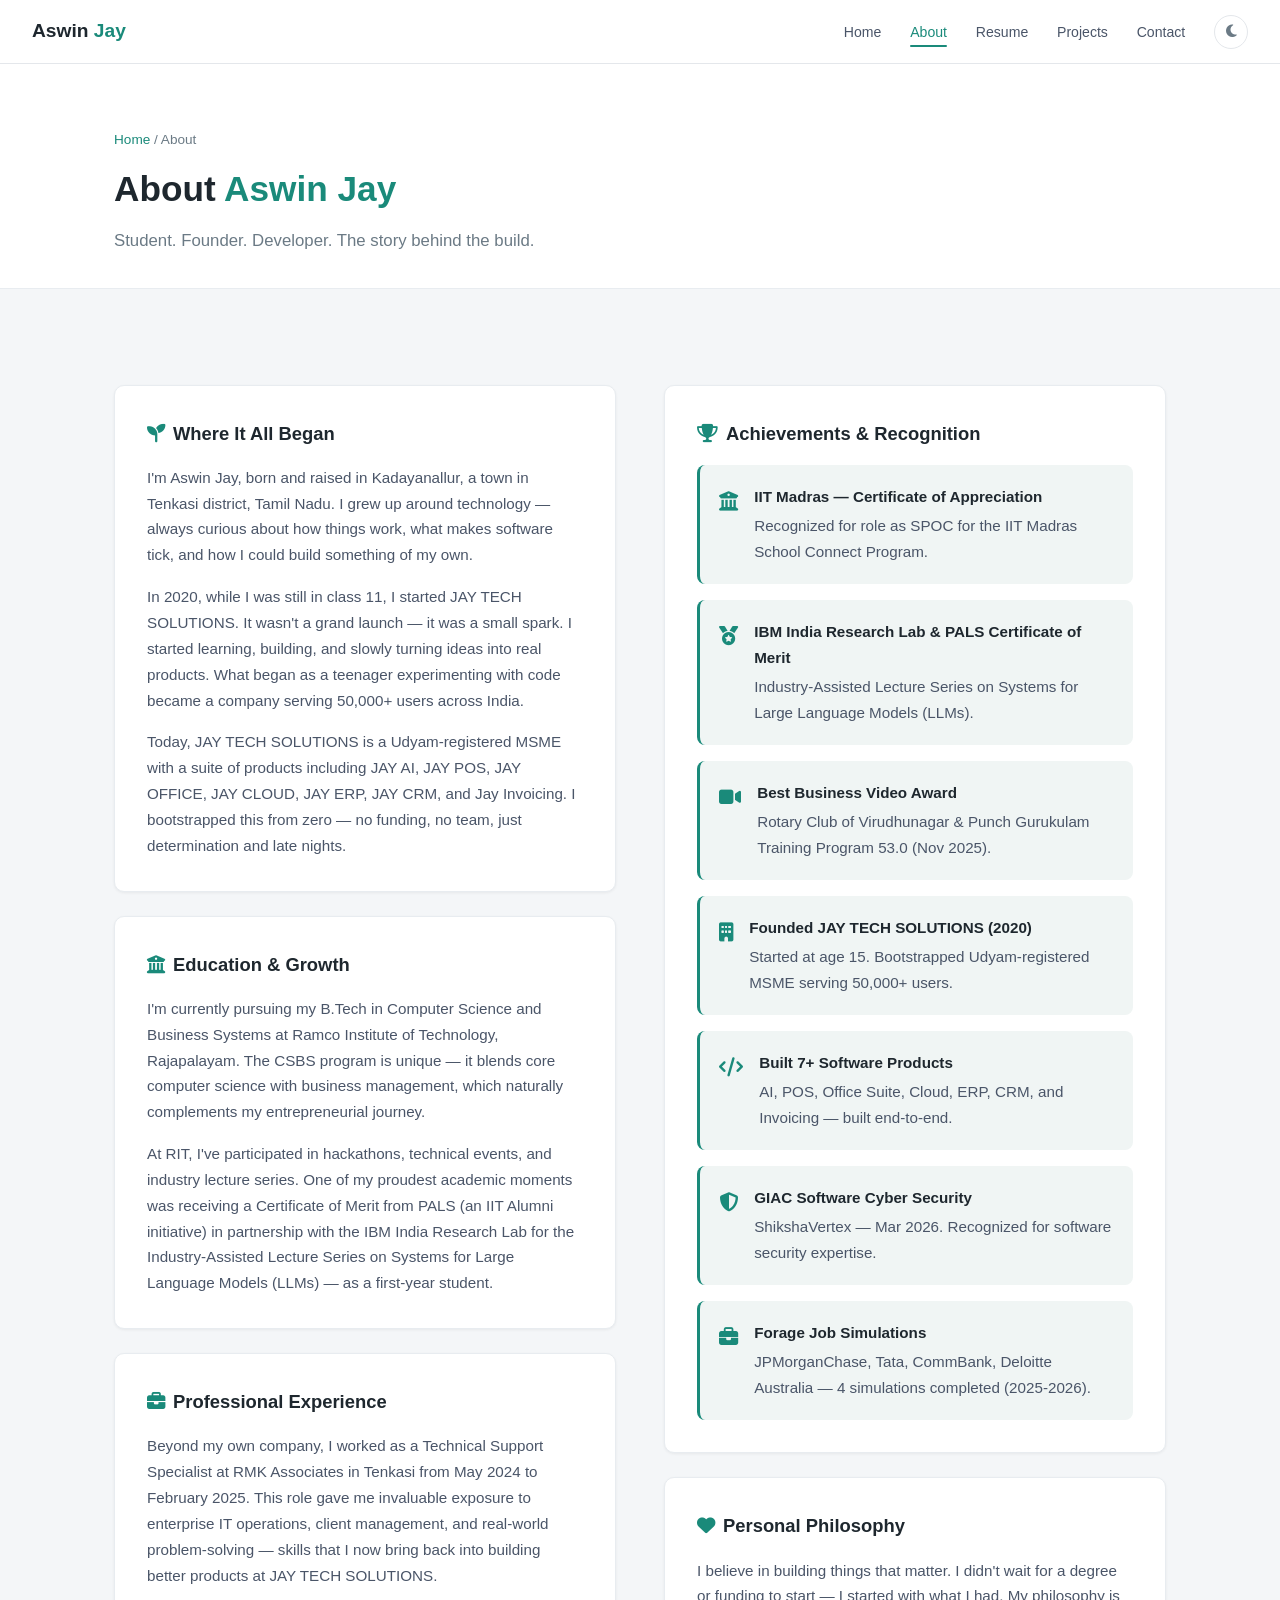
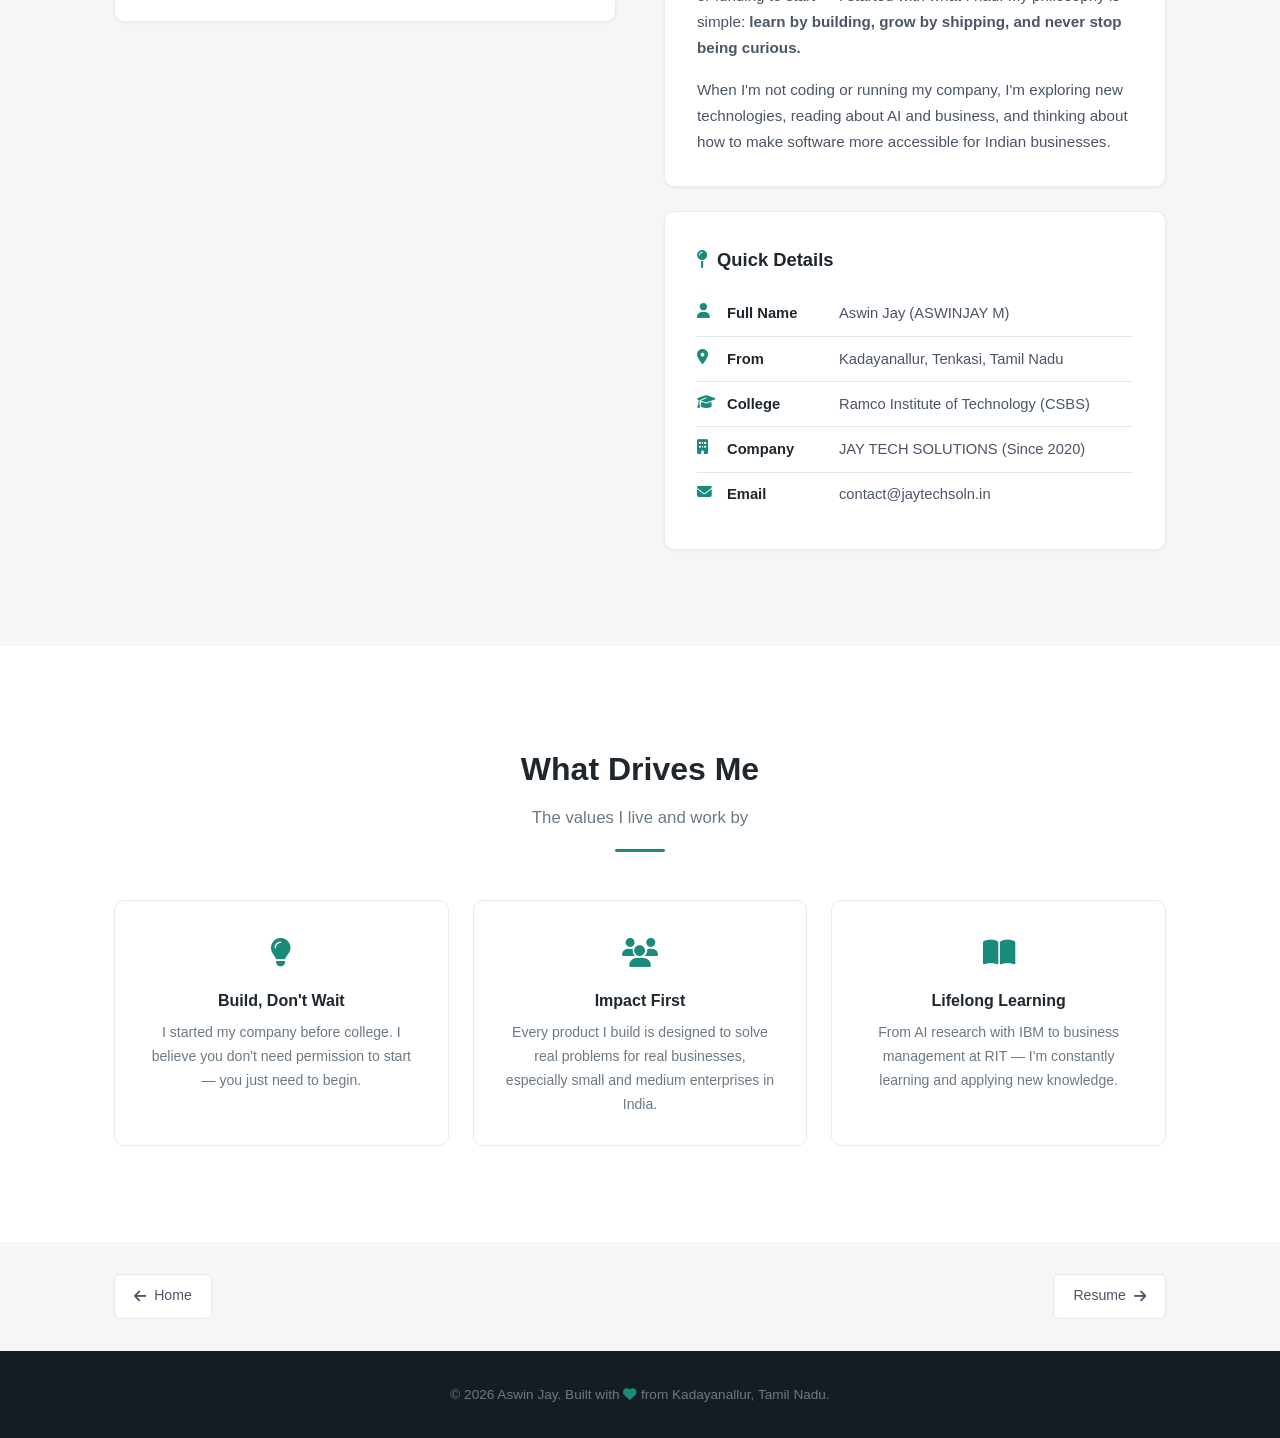
==== about.html @ 06f1d681 "Initial commit: Personal portfolio site for Aswin Jay" ====
<!DOCTYPE html>
<html lang="en">
<head>
  <meta charset="UTF-8">
  <meta name="viewport" content="width=device-width, initial-scale=1.0">
  <meta name="description" content="About Aswin Jay — the story behind the founder of JAY TECH SOLUTIONS. Student, developer, entrepreneur from Kadayanallur, Tamil Nadu.">
  <meta property="og:title" content="About | Aswin Jay">
  <meta property="og:description" content="The story behind the student-founder who built JAY TECH SOLUTIONS. IBM & PALS merit recipient, 7+ products, 50K+ users.">
  <meta property="og:type" content="website">
  <meta name="twitter:card" content="summary_large_image">
  <link rel="icon" href="data:image/svg+xml,<svg xmlns='http://www.w3.org/2000/svg' viewBox='0 0 32 32'><rect width='32' height='32' rx='6' fill='%231a8a7a'/><text x='16' y='22' text-anchor='middle' fill='white' font-size='17' font-weight='bold' font-family='sans-serif'>AJ</text></svg>">
  <title>About | Aswin Jay</title>
  <link rel="preconnect" href="https://cdnjs.cloudflare.com">
  <link rel="stylesheet" href="https://cdnjs.cloudflare.com/ajax/libs/font-awesome/6.5.0/css/all.min.css">
  <link rel="stylesheet" href="style.css">
  <style>
    .story-section {
      display: grid;
      grid-template-columns: 1fr 1fr;
      gap: 3rem;
      align-items: start;
    }
    .story-section .card h3 {
      font-size: 1.15rem;
      margin-bottom: 1rem;
      color: var(--text);
    }
    .story-section .card h3 i { color: var(--primary); margin-right: 0.5rem; }
    .story-section .card p {
      color: var(--text-secondary);
      font-size: 0.95rem;
      margin-bottom: 1rem;
    }
    .story-section .card p:last-child { margin-bottom: 0; }

    .achievement-list {
      display: flex;
      flex-direction: column;
      gap: 1rem;
    }
    .achievement-item {
      display: flex;
      gap: 1rem;
      padding: 1.2rem;
      background: var(--primary-light);
      border-radius: 8px;
      border-left: 3px solid var(--primary);
      transition: transform var(--transition);
    }
    .achievement-item:hover {
      transform: translateX(4px);
    }
    .achievement-item .icon {
      color: var(--primary);
      font-size: 1.2rem;
      flex-shrink: 0;
      margin-top: 2px;
    }
    .achievement-item h4 {
      font-size: 0.95rem;
      margin-bottom: 0.2rem;
      color: var(--text);
    }
    .achievement-item p {
      color: var(--text-muted);
      font-size: 0.85rem;
    }

    .values-grid {
      display: grid;
      grid-template-columns: repeat(3, 1fr);
      gap: 1.5rem;
    }
    .value-card {
      background: var(--bg-card);
      border-radius: var(--radius);
      padding: 1.75rem;
      border: 1px solid var(--border-card);
      text-align: center;
      transition: transform var(--transition), box-shadow var(--transition);
    }
    .value-card:hover {
      transform: translateY(-3px);
      box-shadow: var(--shadow-md);
    }
    .value-card .icon {
      font-size: 1.8rem;
      color: var(--primary);
      margin-bottom: 0.6rem;
    }
    .value-card h3 {
      font-size: 1rem;
      margin-bottom: 0.4rem;
      color: var(--text);
    }
    .value-card p {
      color: var(--text-muted);
      font-size: 0.88rem;
    }

    .info-list {
      list-style: none;
    }
    .info-list li {
      display: flex;
      gap: 0.75rem;
      padding: 0.6rem 0;
      border-bottom: 1px solid var(--border);
      font-size: 0.92rem;
      color: var(--text-secondary);
    }
    .info-list li:last-child { border-bottom: none; }
    .info-list li i {
      color: var(--primary);
      width: 18px;
      margin-top: 3px;
    }
    .info-list li strong {
      min-width: 100px;
      color: var(--text);
    }

    @media (max-width: 768px) {
      .story-section { grid-template-columns: 1fr; }
      .values-grid { grid-template-columns: 1fr; }
    }
  </style>
</head>
<body>

<a href="#main-content" class="skip-link">Skip to main content</a>

<nav role="navigation" aria-label="Main navigation">
  <a href="index.html" class="logo">Aswin <span>Jay</span></a>
  <button class="menu-toggle" aria-label="Toggle navigation menu" aria-expanded="false">
    <i class="fas fa-bars"></i>
  </button>
  <ul>
    <li><a href="index.html">Home</a></li>
    <li><a href="about.html" class="active">About</a></li>
    <li><a href="resume.html">Resume</a></li>
    <li><a href="projects.html">Projects</a></li>
    <li><a href="contact.html">Contact</a></li>
    <li><button class="theme-toggle" aria-label="Toggle dark mode"><i class="fas fa-moon"></i></button></li>
  </ul>
</nav>

<main id="main-content">
<section class="page-header">
  <div class="container">
    <div class="breadcrumb"><a href="index.html">Home</a> / About</div>
    <h1>About <span>Aswin Jay</span></h1>
    <p style="color:var(--text-muted);margin-top:0.5rem;font-size:1.05rem;">Student. Founder. Developer. The story behind the build.</p>
  </div>
</section>

<section>
  <div class="container">
    <div class="story-section">
      <div>
        <div class="card fade-in">
          <h3><i class="fas fa-seedling"></i>Where It All Began</h3>
          <p>I'm Aswin Jay, born and raised in Kadayanallur, a town in Tenkasi district, Tamil Nadu. I grew up around technology — always curious about how things work, what makes software tick, and how I could build something of my own.</p>
          <p>In 2020, while I was still in class 11, I started JAY TECH SOLUTIONS. It wasn't a grand launch — it was a small spark. I started learning, building, and slowly turning ideas into real products. What began as a teenager experimenting with code became a company serving 50,000+ users across India.</p>
          <p>Today, JAY TECH SOLUTIONS is a Udyam-registered MSME with a suite of products including JAY AI, JAY POS, JAY OFFICE, JAY CLOUD, JAY ERP, JAY CRM, and Jay Invoicing. I bootstrapped this from zero — no funding, no team, just determination and late nights.</p>
        </div>
        <div class="card fade-in" style="margin-top:1.5rem;">
          <h3><i class="fas fa-university"></i>Education & Growth</h3>
          <p>I'm currently pursuing my B.Tech in Computer Science and Business Systems at Ramco Institute of Technology, Rajapalayam. The CSBS program is unique — it blends core computer science with business management, which naturally complements my entrepreneurial journey.</p>
          <p>At RIT, I've participated in hackathons, technical events, and industry lecture series. One of my proudest academic moments was receiving a Certificate of Merit from PALS (an IIT Alumni initiative) in partnership with the IBM India Research Lab for the Industry-Assisted Lecture Series on Systems for Large Language Models (LLMs) — as a first-year student.</p>
        </div>
        <div class="card fade-in" style="margin-top:1.5rem;">
          <h3><i class="fas fa-briefcase"></i>Professional Experience</h3>
          <p>Beyond my own company, I worked as a Technical Support Specialist at RMK Associates in Tenkasi from May 2024 to February 2025. This role gave me invaluable exposure to enterprise IT operations, client management, and real-world problem-solving — skills that I now bring back into building better products at JAY TECH SOLUTIONS.</p>
        </div>
      </div>
      <div>
        <div class="card fade-in">
          <h3><i class="fas fa-trophy"></i>Achievements & Recognition</h3>
          <div class="achievement-list">
            <div class="achievement-item">
              <div class="icon"><i class="fas fa-university"></i></div>
              <div>
                <h4>IIT Madras — Certificate of Appreciation</h4>
                <p>Recognized for role as SPOC for the IIT Madras School Connect Program.</p>
              </div>
            </div>
            <div class="achievement-item">
              <div class="icon"><i class="fas fa-medal"></i></div>
              <div>
                <h4>IBM India Research Lab & PALS Certificate of Merit</h4>
                <p>Industry-Assisted Lecture Series on Systems for Large Language Models (LLMs).</p>
              </div>
            </div>
            <div class="achievement-item">
              <div class="icon"><i class="fas fa-video"></i></div>
              <div>
                <h4>Best Business Video Award</h4>
                <p>Rotary Club of Virudhunagar & Punch Gurukulam Training Program 53.0 (Nov 2025).</p>
              </div>
            </div>
            <div class="achievement-item">
              <div class="icon"><i class="fas fa-building"></i></div>
              <div>
                <h4>Founded JAY TECH SOLUTIONS (2020)</h4>
                <p>Started at age 15. Bootstrapped Udyam-registered MSME serving 50,000+ users.</p>
              </div>
            </div>
            <div class="achievement-item">
              <div class="icon"><i class="fas fa-code"></i></div>
              <div>
                <h4>Built 7+ Software Products</h4>
                <p>AI, POS, Office Suite, Cloud, ERP, CRM, and Invoicing — built end-to-end.</p>
              </div>
            </div>
            <div class="achievement-item">
              <div class="icon"><i class="fas fa-shield-alt"></i></div>
              <div>
                <h4>GIAC Software Cyber Security</h4>
                <p>ShikshaVertex — Mar 2026. Recognized for software security expertise.</p>
              </div>
            </div>
            <div class="achievement-item">
              <div class="icon"><i class="fas fa-briefcase"></i></div>
              <div>
                <h4>Forage Job Simulations</h4>
                <p>JPMorganChase, Tata, CommBank, Deloitte Australia — 4 simulations completed (2025-2026).</p>
              </div>
            </div>
          </div>
        </div>
        <div class="card fade-in" style="margin-top:1.5rem;">
          <h3><i class="fas fa-heart"></i>Personal Philosophy</h3>
          <p>I believe in building things that matter. I didn't wait for a degree or funding to start — I started with what I had. My philosophy is simple: <strong>learn by building, grow by shipping, and never stop being curious.</strong></p>
          <p style="margin-top:0.8rem;">When I'm not coding or running my company, I'm exploring new technologies, reading about AI and business, and thinking about how to make software more accessible for Indian businesses.</p>
        </div>
        <div class="card fade-in" style="margin-top:1.5rem;">
          <h3><i class="fas fa-map-pin"></i>Quick Details</h3>
          <ul class="info-list">
            <li><i class="fas fa-user"></i><strong>Full Name</strong> Aswin Jay (ASWINJAY M)</li>
            <li><i class="fas fa-map-marker-alt"></i><strong>From</strong> Kadayanallur, Tenkasi, Tamil Nadu</li>
            <li><i class="fas fa-graduation-cap"></i><strong>College</strong> Ramco Institute of Technology (CSBS)</li>
            <li><i class="fas fa-building"></i><strong>Company</strong> JAY TECH SOLUTIONS (Since 2020)</li>
            <li><i class="fas fa-envelope"></i><strong>Email</strong> contact@jaytechsoln.in</li>
          </ul>
        </div>
      </div>
    </div>
  </div>
</section>

<section style="background: #ffffff;">
  <div class="container">
    <div class="section-title fade-in">
      <h2>What Drives Me</h2>
      <p>The values I live and work by</p>
      <div class="line"></div>
    </div>
    <div class="values-grid stagger-children">
      <div class="value-card">
        <div class="icon"><i class="fas fa-lightbulb"></i></div>
        <h3>Build, Don't Wait</h3>
        <p>I started my company before college. I believe you don't need permission to start — you just need to begin.</p>
      </div>
      <div class="value-card">
        <div class="icon"><i class="fas fa-users"></i></div>
        <h3>Impact First</h3>
        <p>Every product I build is designed to solve real problems for real businesses, especially small and medium enterprises in India.</p>
      </div>
      <div class="value-card">
        <div class="icon"><i class="fas fa-book-open"></i></div>
        <h3>Lifelong Learning</h3>
        <p>From AI research with IBM to business management at RIT — I'm constantly learning and applying new knowledge.</p>
      </div>
    </div>
  </div>
</section>

<div class="container">
  <div class="page-nav">
    <a href="index.html"><i class="fas fa-arrow-left"></i> Home</a>
    <a href="resume.html">Resume <i class="fas fa-arrow-right"></i></a>
  </div>
</div>
</main>

<footer>
  <p>&copy; 2026 Aswin Jay. Built with <i class="fas fa-heart" style="color:var(--primary);"></i> from Kadayanallur, Tamil Nadu.</p>
</footer>

<button class="back-to-top" aria-label="Back to top"><i class="fas fa-arrow-up"></i></button>

<script>
document.addEventListener('DOMContentLoaded', function() {
  var nav = document.querySelector('nav');
  var menuBtn = document.querySelector('.menu-toggle');
  var navUl = document.querySelector('nav ul');
  var backBtn = document.querySelector('.back-to-top');
  var themeBtn = document.querySelector('.theme-toggle');
  var html = document.documentElement;

  if (localStorage.getItem('theme') === 'dark' || (!localStorage.getItem('theme') && window.matchMedia('(prefers-color-scheme: dark)').matches)) {
    html.setAttribute('data-theme', 'dark');
    if (themeBtn) themeBtn.innerHTML = '<i class="fas fa-sun"></i>';
  }
  if (themeBtn) {
    themeBtn.addEventListener('click', function() {
      var isDark = html.getAttribute('data-theme') === 'dark';
      html.setAttribute('data-theme', isDark ? '' : 'dark');
      localStorage.setItem('theme', isDark ? '' : 'dark');
      themeBtn.innerHTML = isDark ? '<i class="fas fa-moon"></i>' : '<i class="fas fa-sun"></i>';
    });
  }

  window.addEventListener('scroll', function() {
    nav.classList.toggle('scrolled', window.scrollY > 50);
    backBtn.classList.toggle('visible', window.scrollY > 400);
  });
  if (backBtn) backBtn.addEventListener('click', function() { window.scrollTo({ top: 0, behavior: 'smooth' }); });
  if (menuBtn) {
    menuBtn.addEventListener('click', function() {
      var isOpen = navUl.classList.toggle('open');
      menuBtn.setAttribute('aria-expanded', isOpen);
      document.body.classList.toggle('nav-open', isOpen);
    });
  }
  document.querySelectorAll('nav a:not(.theme-toggle)').forEach(function(link) {
    link.addEventListener('click', function() {
      navUl.classList.remove('open');
      if (menuBtn) menuBtn.setAttribute('aria-expanded', 'false');
      document.body.classList.remove('nav-open');
    });
  });

  var observer = new IntersectionObserver(function(entries) {
    entries.forEach(function(entry) {
      if (entry.isIntersecting) { entry.target.classList.add('visible'); observer.unobserve(entry.target); }
    });
  }, { threshold: 0.1 });
  document.querySelectorAll('.fade-in, .fade-in-left, .fade-in-right, .fade-in-scale, .stagger-children').forEach(function(el) { observer.observe(el); });
});
</script>
</body>
</html>
---- style.css ----
:root {
  --primary: #1a8a7a;
  --primary-hover: #147a6b;
  --primary-light: #f0f5f4;
  --primary-dark: #52b9a8;
  --bg: #f4f6f8;
  --bg-card: #ffffff;
  --text: #1e272e;
  --text-secondary: #4a5568;
  --text-muted: #6b7a85;
  --border: #e4e7eb;
  --border-card: #e8ecf0;
  --shadow-sm: 0 1px 3px rgba(0,0,0,0.06);
  --shadow-md: 0 4px 12px rgba(0,0,0,0.06);
  --shadow-lg: 0 8px 24px rgba(0,0,0,0.06);
  --radius: 10px;
  --radius-sm: 6px;
  --nav-height: 64px;
  --transition: 0.2s ease;
  --font: -apple-system, BlinkMacSystemFont, 'Segoe UI', Roboto, Oxygen, Ubuntu, Cantarell, sans-serif;
}

[data-theme="dark"] {
  --bg: #0f1419;
  --bg-card: #1a202c;
  --text: #e2e8f0;
  --text-secondary: #a0aec0;
  --text-muted: #718096;
  --border: #2d3748;
  --border-card: #2d3748;
  --primary-light: #1a2e2a;
  --shadow-sm: 0 1px 3px rgba(0,0,0,0.2);
  --shadow-md: 0 4px 12px rgba(0,0,0,0.3);
  --shadow-lg: 0 8px 24px rgba(0,0,0,0.3);
}

[data-theme="dark"] .hero {
  background: linear-gradient(135deg, #0f1419 0%, #1a2e2a 100%) !important;
}
[data-theme="dark"] section[style*="background: #ffffff"] {
  background: var(--bg-card) !important;
}
[data-theme="dark"] .cta-section {
  background: #1a202c !important;
}
[data-theme="dark"] .project-featured {
  background: #1a202c !important;
}
[data-theme="dark"] .btn-outline {
  border-color: #4a5568;
  color: var(--text);
}
[data-theme="dark"] nav {
  background: var(--bg-card);
  border-bottom-color: var(--border);
}
[data-theme="dark"] nav ul li a {
  color: var(--text-secondary);
}
[data-theme="dark"] .highlight-card,
[data-theme="dark"] .fp-card,
[data-theme="dark"] .project-card,
[data-theme="dark"] .contact-card,
[data-theme="dark"] .value-card,
[data-theme="dark"] .card {
  background: var(--bg-card);
  border-color: var(--border-card);
}
[data-theme="dark"] .achievement-item {
  background: #1a202c;
}
[data-theme="dark"] .skill-tags span {
  background: #1a2e2a;
  border-color: #2d3748;
  color: var(--text-secondary);
}
[data-theme="dark"] .tag {
  background: #1a2e2a;
}
[data-theme="dark"] .hero-quick-stats {
  border-top-color: var(--border);
}
[data-theme="dark"] .info-block .icon-box {
  background: #1a2e2a;
}
[data-theme="dark"] .contact-form input,
[data-theme="dark"] .contact-form textarea {
  background: #1a202c;
  border-color: #2d3748;
  color: var(--text);
}
[data-theme="dark"] .contact-form input:focus,
[data-theme="dark"] .contact-form textarea:focus {
  background: var(--bg-card);
}
[data-theme="dark"] .page-header {
  background: var(--bg-card) !important;
  border-bottom-color: var(--border) !important;
}
[data-theme="dark"] .map-box {
  background: #1a2e2a;
  border-color: var(--border);
}
[data-theme="dark"] .page-nav a {
  background: var(--bg-card);
  border-color: var(--border);
  color: var(--text-secondary);
}
[data-theme="dark"] footer {
  background: #0a0e14;
}

[data-theme="dark"] .search-overlay {
  background: rgba(0,0,0,0.85);
}
[data-theme="dark"] .search-modal {
  background: var(--bg-card);
}
[data-theme="dark"] .search-modal input {
  background: #1a202c;
  color: var(--text);
}
[data-theme="dark"] .theme-toggle {
  color: #f6e05e;
}

* {
  margin: 0;
  padding: 0;
  box-sizing: border-box;
}
html {
  scroll-behavior: smooth;
}
body {
  font-family: var(--font);
  background: var(--bg);
  color: var(--text);
  line-height: 1.7;
  transition: background var(--transition), color var(--transition);
}
a {
  text-decoration: none;
  color: inherit;
}
img {
  max-width: 100%;
  height: auto;
}

.skip-link {
  position: absolute;
  top: -100%;
  left: 0;
  background: var(--primary);
  color: #fff;
  padding: 0.5rem 1rem;
  z-index: 10000;
  font-weight: 600;
  font-size: 0.88rem;
}
.skip-link:focus {
  top: 0;
}

nav {
  position: fixed;
  top: 0;
  width: 100%;
  background: var(--bg-card);
  border-bottom: 1px solid var(--border);
  z-index: 1000;
  padding: 0 2rem;
  height: var(--nav-height);
  display: flex;
  align-items: center;
  justify-content: space-between;
  transition: box-shadow var(--transition), background var(--transition), border-color var(--transition);
}
nav.scrolled {
  box-shadow: 0 2px 20px rgba(0,0,0,0.08);
}
nav .logo {
  font-weight: 700;
  font-size: 1.2rem;
  color: var(--text);
}
nav .logo span {
  color: var(--primary);
}
nav ul {
  list-style: none;
  display: flex;
  gap: 1.8rem;
  align-items: center;
}
nav ul li a {
  font-size: 0.88rem;
  font-weight: 500;
  color: var(--text-secondary);
  transition: color var(--transition);
  padding: 0.3rem 0;
  position: relative;
}
nav ul li a::after {
  content: '';
  position: absolute;
  bottom: -2px;
  left: 0;
  width: 0;
  height: 2px;
  background: var(--primary);
  transition: width var(--transition);
  border-radius: 1px;
}
nav ul li a:hover::after,
nav ul li a.active::after {
  width: 100%;
}
nav ul li a:hover,
nav ul li a.active {
  color: var(--primary);
}
.menu-toggle {
  display: none;
  background: none;
  border: none;
  font-size: 1.5rem;
  color: var(--text);
  cursor: pointer;
  padding: 0.25rem;
  z-index: 1001;
}

.theme-toggle {
  background: none;
  border: 1px solid var(--border);
  border-radius: 50%;
  width: 34px;
  height: 34px;
  display: flex;
  align-items: center;
  justify-content: center;
  cursor: pointer;
  color: var(--text-muted);
  font-size: 0.9rem;
  transition: all var(--transition);
}
.theme-toggle:hover {
  border-color: var(--primary);
  color: var(--primary);
}

.container {
  max-width: 1100px;
  margin: 0 auto;
  padding: 0 1.5rem;
}

section {
  padding: 6rem 0;
}

.page-header {
  padding-top: 8rem;
  padding-bottom: 2rem;
  background: var(--bg-card);
  border-bottom: 1px solid var(--border-card);
}
.page-header h1 {
  font-size: 2.2rem;
  font-weight: 800;
}
.page-header h1 span {
  color: var(--primary);
}
.breadcrumb {
  font-size: 0.85rem;
  color: var(--text-muted);
  margin-bottom: 0.5rem;
}
.breadcrumb a {
  color: var(--primary);
}

.btn {
  display: inline-flex;
  align-items: center;
  gap: 0.5rem;
  padding: 0.75rem 1.75rem;
  border-radius: var(--radius-sm);
  font-weight: 600;
  font-size: 0.9rem;
  transition: all var(--transition);
  border: none;
  cursor: pointer;
}
.btn-primary {
  background: var(--primary);
  color: #ffffff;
}
.btn-primary:hover {
  background: var(--primary-hover);
  transform: translateY(-1px);
  box-shadow: 0 4px 12px rgba(26, 138, 122, 0.3);
}
.btn-outline {
  background: transparent;
  color: var(--text);
  border: 1.5px solid var(--border);
}
.btn-outline:hover {
  border-color: var(--primary);
  color: var(--primary);
}
.btn-sm {
  padding: 0.5rem 1.2rem;
  font-size: 0.82rem;
}

.section-title {
  text-align: center;
  margin-bottom: 3rem;
}
.section-title h2 {
  font-size: 2rem;
  font-weight: 700;
  color: var(--text);
}
.section-title p {
  color: var(--text-muted);
  margin-top: 0.5rem;
  font-size: 1.05rem;
}
.section-title .line {
  width: 50px;
  height: 3px;
  background: var(--primary);
  margin: 1rem auto 0;
  border-radius: 2px;
}

.card {
  background: var(--bg-card);
  border-radius: var(--radius);
  padding: 2rem;
  box-shadow: var(--shadow-sm);
  border: 1px solid var(--border-card);
  transition: background var(--transition), border-color var(--transition), box-shadow var(--transition);
}

.tag {
  display: inline-block;
  background: var(--primary-light);
  color: var(--primary);
  font-size: 0.75rem;
  font-weight: 600;
  padding: 0.25rem 0.7rem;
  border-radius: 4px;
}

footer {
  background: #151d24;
  text-align: center;
  padding: 2rem;
  color: var(--text-muted);
  font-size: 0.85rem;
}

.back-to-top {
  position: fixed;
  bottom: 2rem;
  right: 2rem;
  width: 44px;
  height: 44px;
  border-radius: 50%;
  background: var(--primary);
  color: #fff;
  border: none;
  font-size: 1.1rem;
  cursor: pointer;
  opacity: 0;
  transform: translateY(20px);
  pointer-events: none;
  transition: all 0.3s ease;
  z-index: 999;
  box-shadow: 0 2px 12px rgba(26,138,122,0.3);
}
.back-to-top.visible {
  opacity: 1;
  transform: translateY(0);
  pointer-events: all;
}
.back-to-top:hover {
  background: var(--primary-hover);
  transform: translateY(-3px);
}

.page-nav {
  display: flex;
  justify-content: space-between;
  margin: 2rem 0;
}
.page-nav a {
  display: inline-flex;
  align-items: center;
  gap: 0.5rem;
  padding: 0.6rem 1.2rem;
  border: 1px solid var(--border);
  border-radius: var(--radius-sm);
  font-size: 0.88rem;
  color: var(--text-secondary);
  transition: all var(--transition);
  background: var(--bg-card);
}
.page-nav a:hover {
  border-color: var(--primary);
  color: var(--primary);
}

.fade-in {
  opacity: 0;
  transform: translateY(24px);
  transition: opacity 0.6s ease-out, transform 0.6s ease-out;
}
.fade-in.visible {
  opacity: 1;
  transform: translateY(0);
}
.fade-in-left {
  opacity: 0;
  transform: translateX(-30px);
  transition: opacity 0.6s ease-out, transform 0.6s ease-out;
}
.fade-in-left.visible {
  opacity: 1;
  transform: translateX(0);
}
.fade-in-right {
  opacity: 0;
  transform: translateX(30px);
  transition: opacity 0.6s ease-out, transform 0.6s ease-out;
}
.fade-in-right.visible {
  opacity: 1;
  transform: translateX(0);
}
.fade-in-scale {
  opacity: 0;
  transform: scale(0.95);
  transition: opacity 0.5s ease-out, transform 0.5s ease-out;
}
.fade-in-scale.visible {
  opacity: 1;
  transform: scale(1);
}
.stagger-children > * {
  opacity: 0;
  transform: translateY(20px);
  transition: opacity 0.5s ease-out, transform 0.5s ease-out;
}
.stagger-children.visible > *:nth-child(1) { transition-delay: 0s; }
.stagger-children.visible > *:nth-child(2) { transition-delay: 0.08s; }
.stagger-children.visible > *:nth-child(3) { transition-delay: 0.16s; }
.stagger-children.visible > *:nth-child(4) { transition-delay: 0.24s; }
.stagger-children.visible > *:nth-child(5) { transition-delay: 0.32s; }
.stagger-children.visible > *:nth-child(6) { transition-delay: 0.4s; }
.stagger-children.visible > *:nth-child(7) { transition-delay: 0.48s; }
.stagger-children.visible > *:nth-child(8) { transition-delay: 0.56s; }
.stagger-children.visible > * {
  opacity: 1;
  transform: translateY(0);
}

@media print {
  nav, footer, .menu-toggle, .theme-toggle, .page-nav, .breadcrumb, .cta-section, .btn, .back-to-top, .skip-link { display: none !important; }
  body { background: #fff !important; color: #000 !important; font-size: 11pt; }
  section { padding: 1rem 0 !important; }
  .container { max-width: 100% !important; padding: 0 !important; }
  .card { box-shadow: none !important; border: 1px solid #ddd !important; }
  .fade-in, .fade-in-left, .fade-in-right, .fade-in-scale { opacity: 1 !important; transform: none !important; }
  .stagger-children > * { opacity: 1 !important; transform: none !important; }
}

@media (max-width: 768px) {
  nav ul {
    display: none;
    position: absolute;
    top: var(--nav-height);
    left: 0;
    right: 0;
    background: var(--bg-card);
    flex-direction: column;
    padding: 1rem 2rem;
    border-bottom: 1px solid var(--border);
    gap: 1rem;
    box-shadow: var(--shadow-md);
  }
  nav ul.open {
    display: flex;
  }
  .menu-toggle {
    display: block;
  }
  .section-title h2 {
    font-size: 1.5rem;
  }
  body.nav-open {
    overflow: hidden;
  }
}
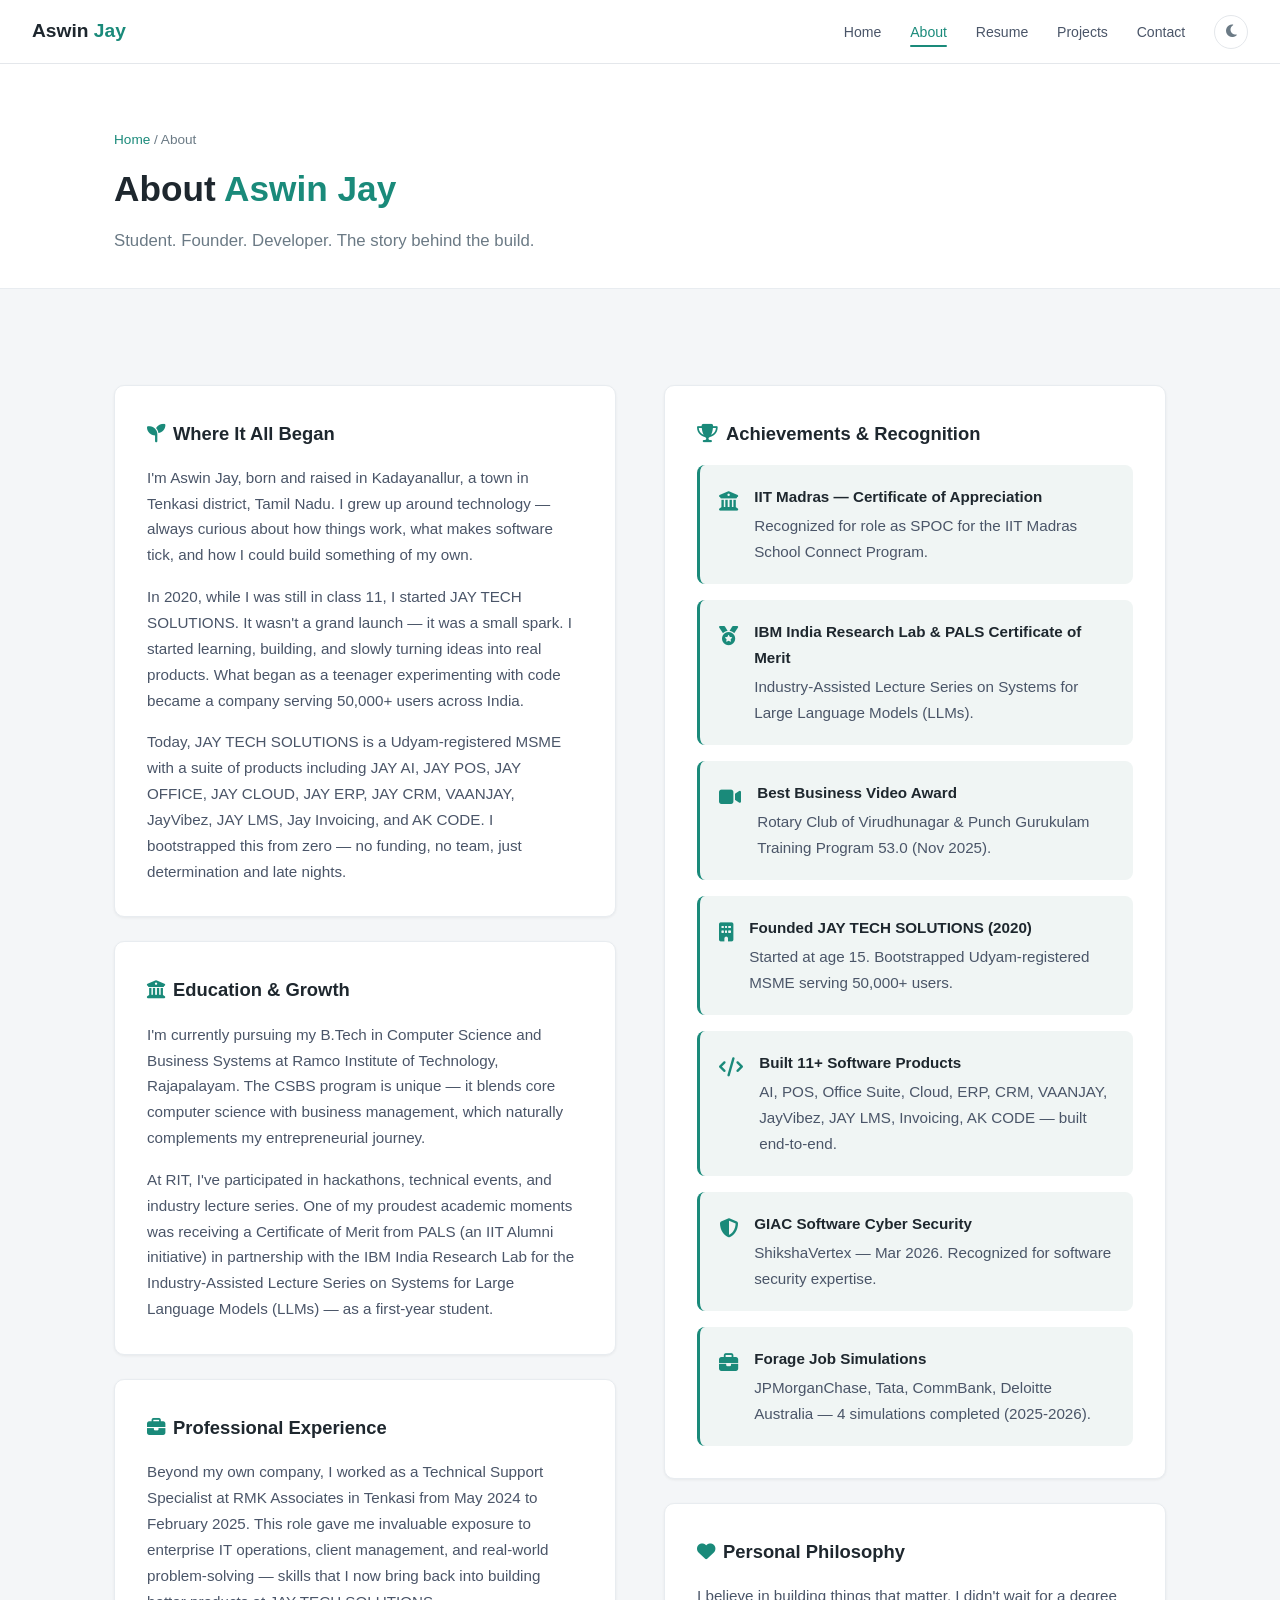
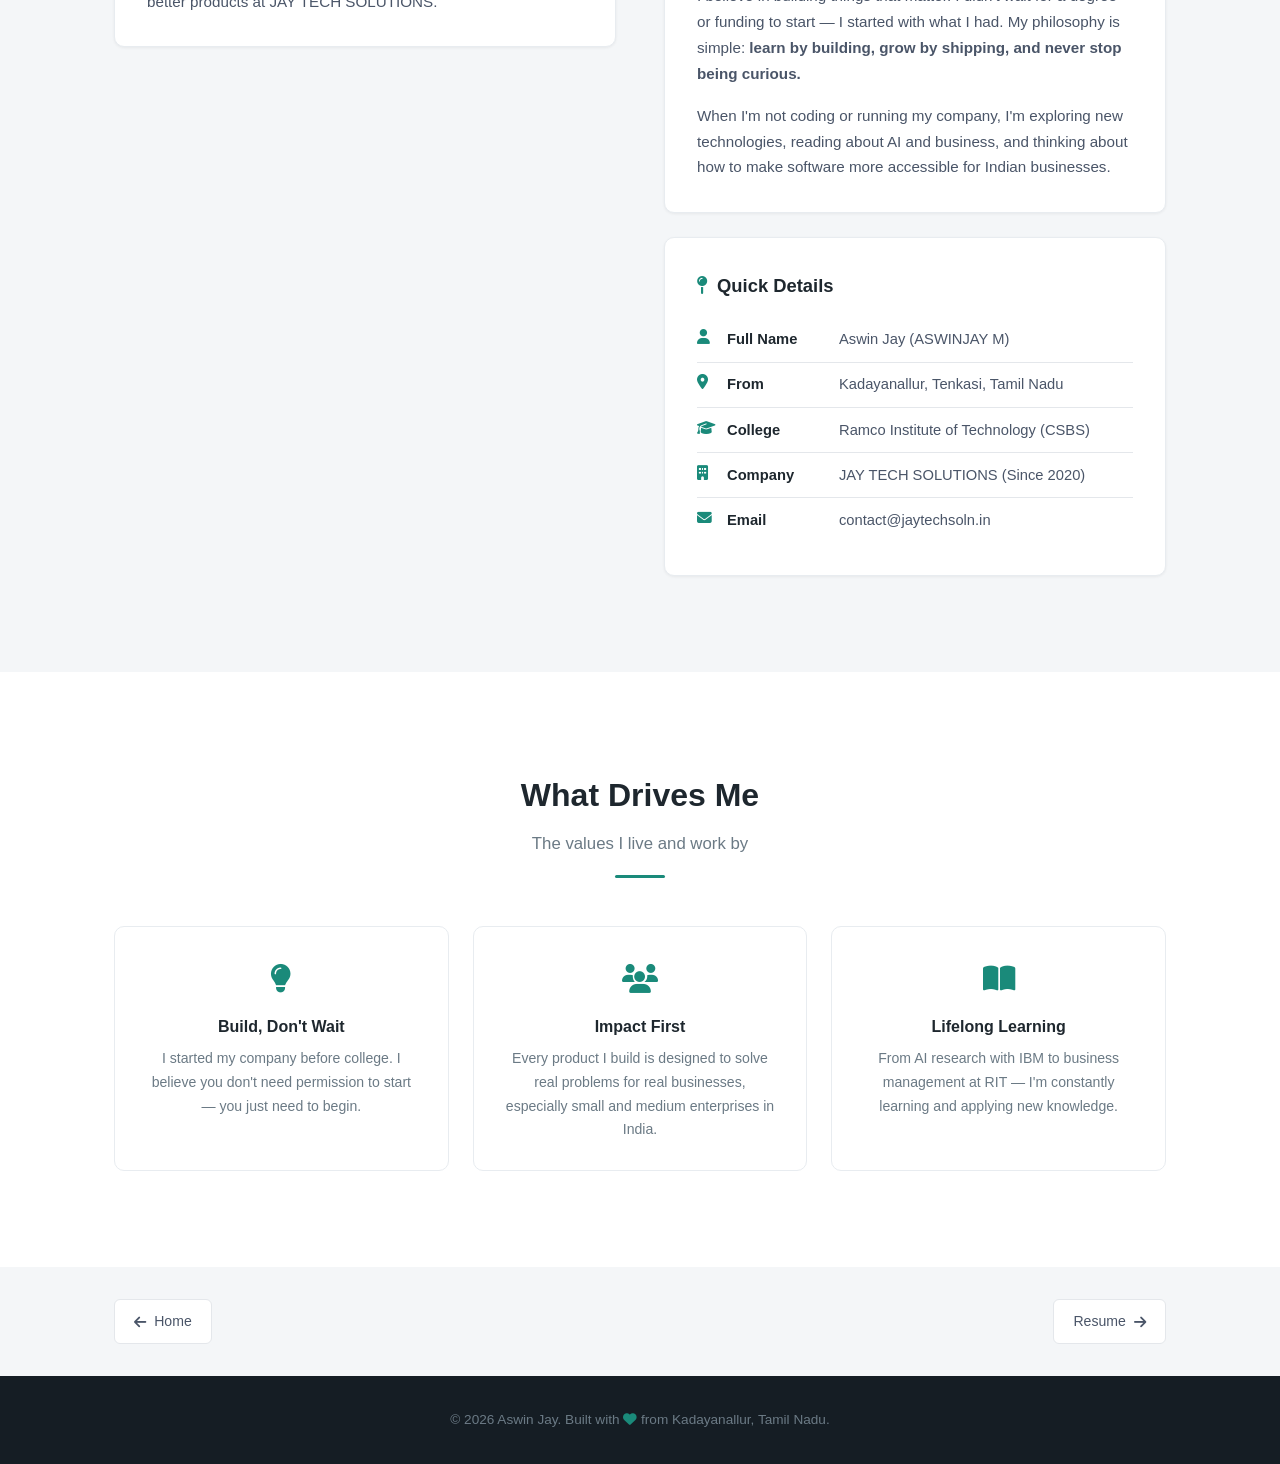
==== commit ce6da90d: "Update portfolio: add VAANJAY, JayVibez, JAY LMS projects; update product count to 11" ====
--- a/about.html
+++ b/about.html
@@ -3,7 +3,7 @@
 <head>
   <meta charset="UTF-8">
   <meta name="viewport" content="width=device-width, initial-scale=1.0">
-  <meta name="description" content="About Aswin Jay — the story behind the founder of JAY TECH SOLUTIONS. Student, developer, entrepreneur from Kadayanallur, Tamil Nadu.">
+  <meta name="description" content="About Aswin Jay — the story behind the founder of JAY TECH SOLUTIONS. Student, developer, entrepreneur from Kadayanallur, Tamil Nadu. Builder of 11+ products serving 50,000+ users.">
   <meta property="og:title" content="About | Aswin Jay">
   <meta property="og:description" content="The story behind the student-founder who built JAY TECH SOLUTIONS. IBM & PALS merit recipient, 7+ products, 50K+ users.">
   <meta property="og:type" content="website">
@@ -162,7 +162,7 @@
           <h3><i class="fas fa-seedling"></i>Where It All Began</h3>
           <p>I'm Aswin Jay, born and raised in Kadayanallur, a town in Tenkasi district, Tamil Nadu. I grew up around technology — always curious about how things work, what makes software tick, and how I could build something of my own.</p>
           <p>In 2020, while I was still in class 11, I started JAY TECH SOLUTIONS. It wasn't a grand launch — it was a small spark. I started learning, building, and slowly turning ideas into real products. What began as a teenager experimenting with code became a company serving 50,000+ users across India.</p>
-          <p>Today, JAY TECH SOLUTIONS is a Udyam-registered MSME with a suite of products including JAY AI, JAY POS, JAY OFFICE, JAY CLOUD, JAY ERP, JAY CRM, and Jay Invoicing. I bootstrapped this from zero — no funding, no team, just determination and late nights.</p>
+              <p>Today, JAY TECH SOLUTIONS is a Udyam-registered MSME with a suite of products including JAY AI, JAY POS, JAY OFFICE, JAY CLOUD, JAY ERP, JAY CRM, VAANJAY, JayVibez, JAY LMS, Jay Invoicing, and AK CODE. I bootstrapped this from zero — no funding, no team, just determination and late nights.</p>
         </div>
         <div class="card fade-in" style="margin-top:1.5rem;">
           <h3><i class="fas fa-university"></i>Education & Growth</h3>
@@ -209,8 +209,8 @@
             <div class="achievement-item">
               <div class="icon"><i class="fas fa-code"></i></div>
               <div>
-                <h4>Built 7+ Software Products</h4>
-                <p>AI, POS, Office Suite, Cloud, ERP, CRM, and Invoicing — built end-to-end.</p>
+                <h4>Built 11+ Software Products</h4>
+                <p>AI, POS, Office Suite, Cloud, ERP, CRM, VAANJAY, JayVibez, JAY LMS, Invoicing, AK CODE — built end-to-end.</p>
               </div>
             </div>
             <div class="achievement-item">
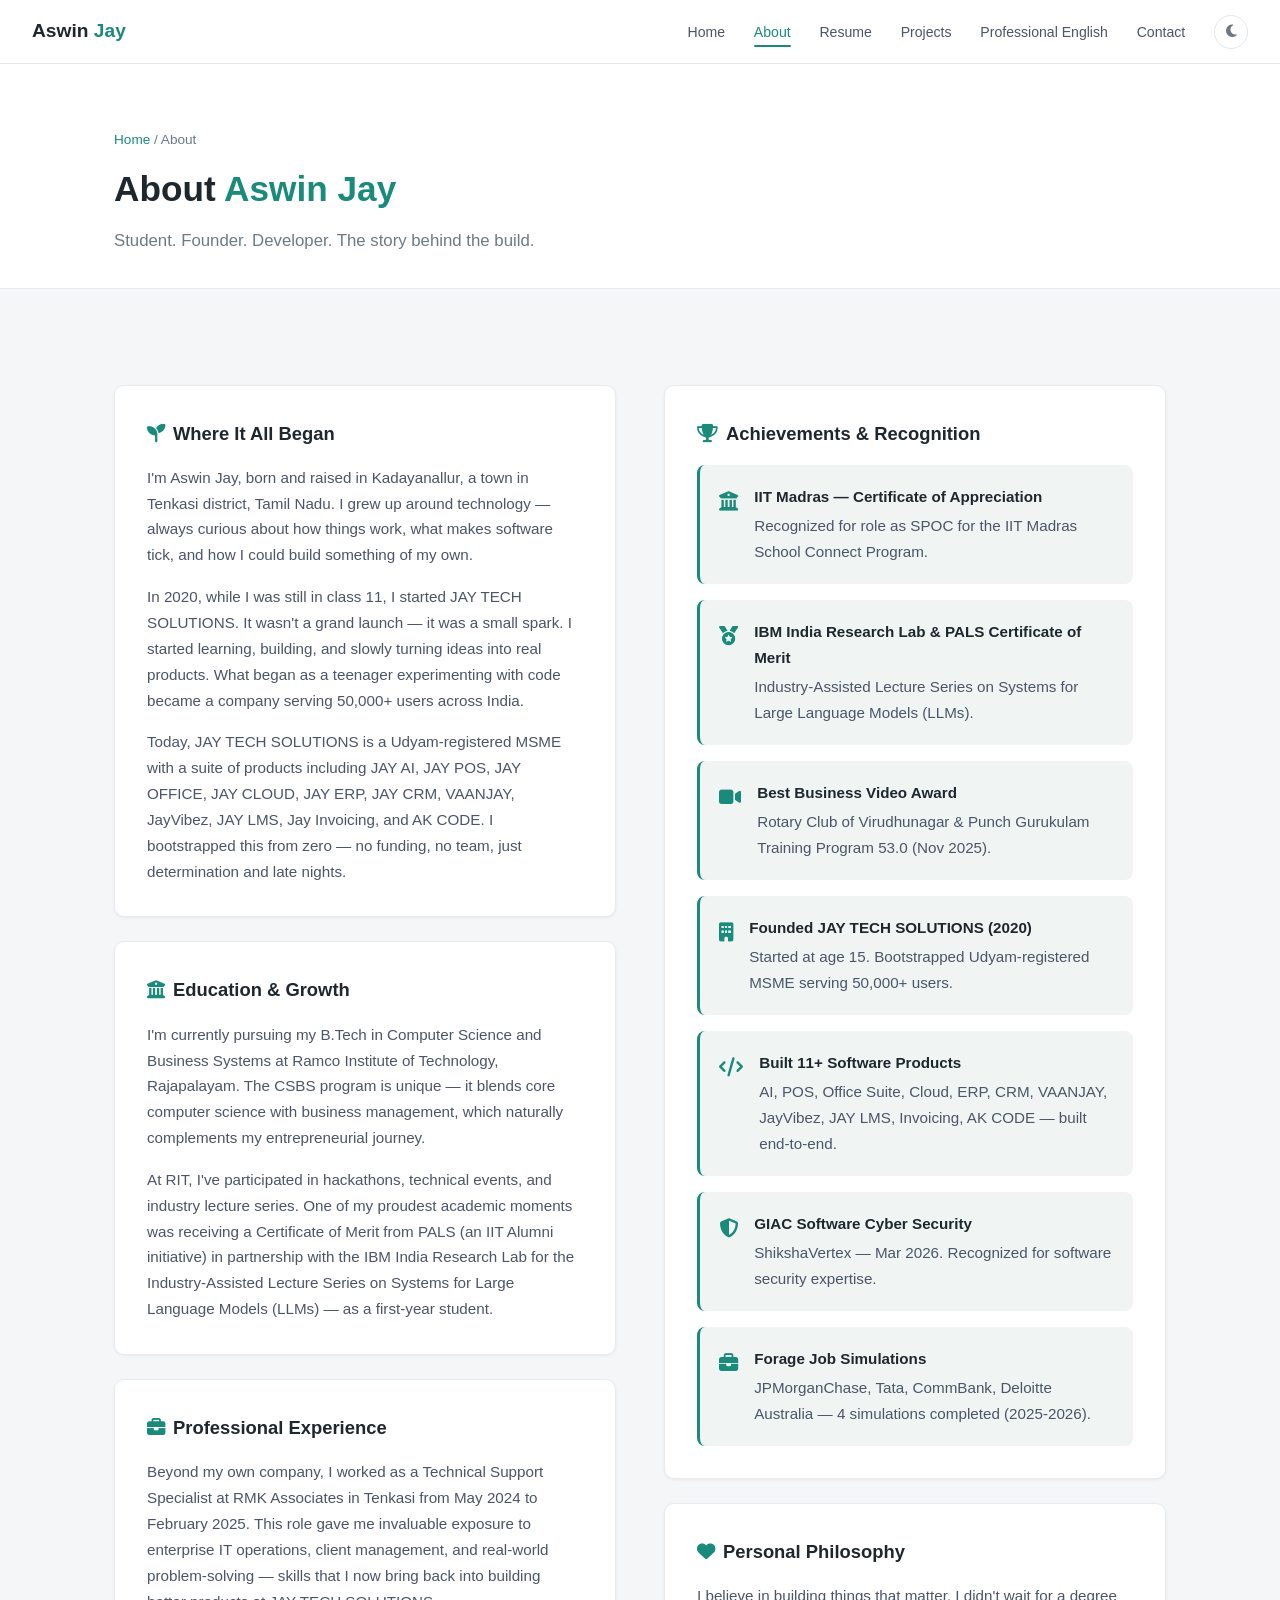
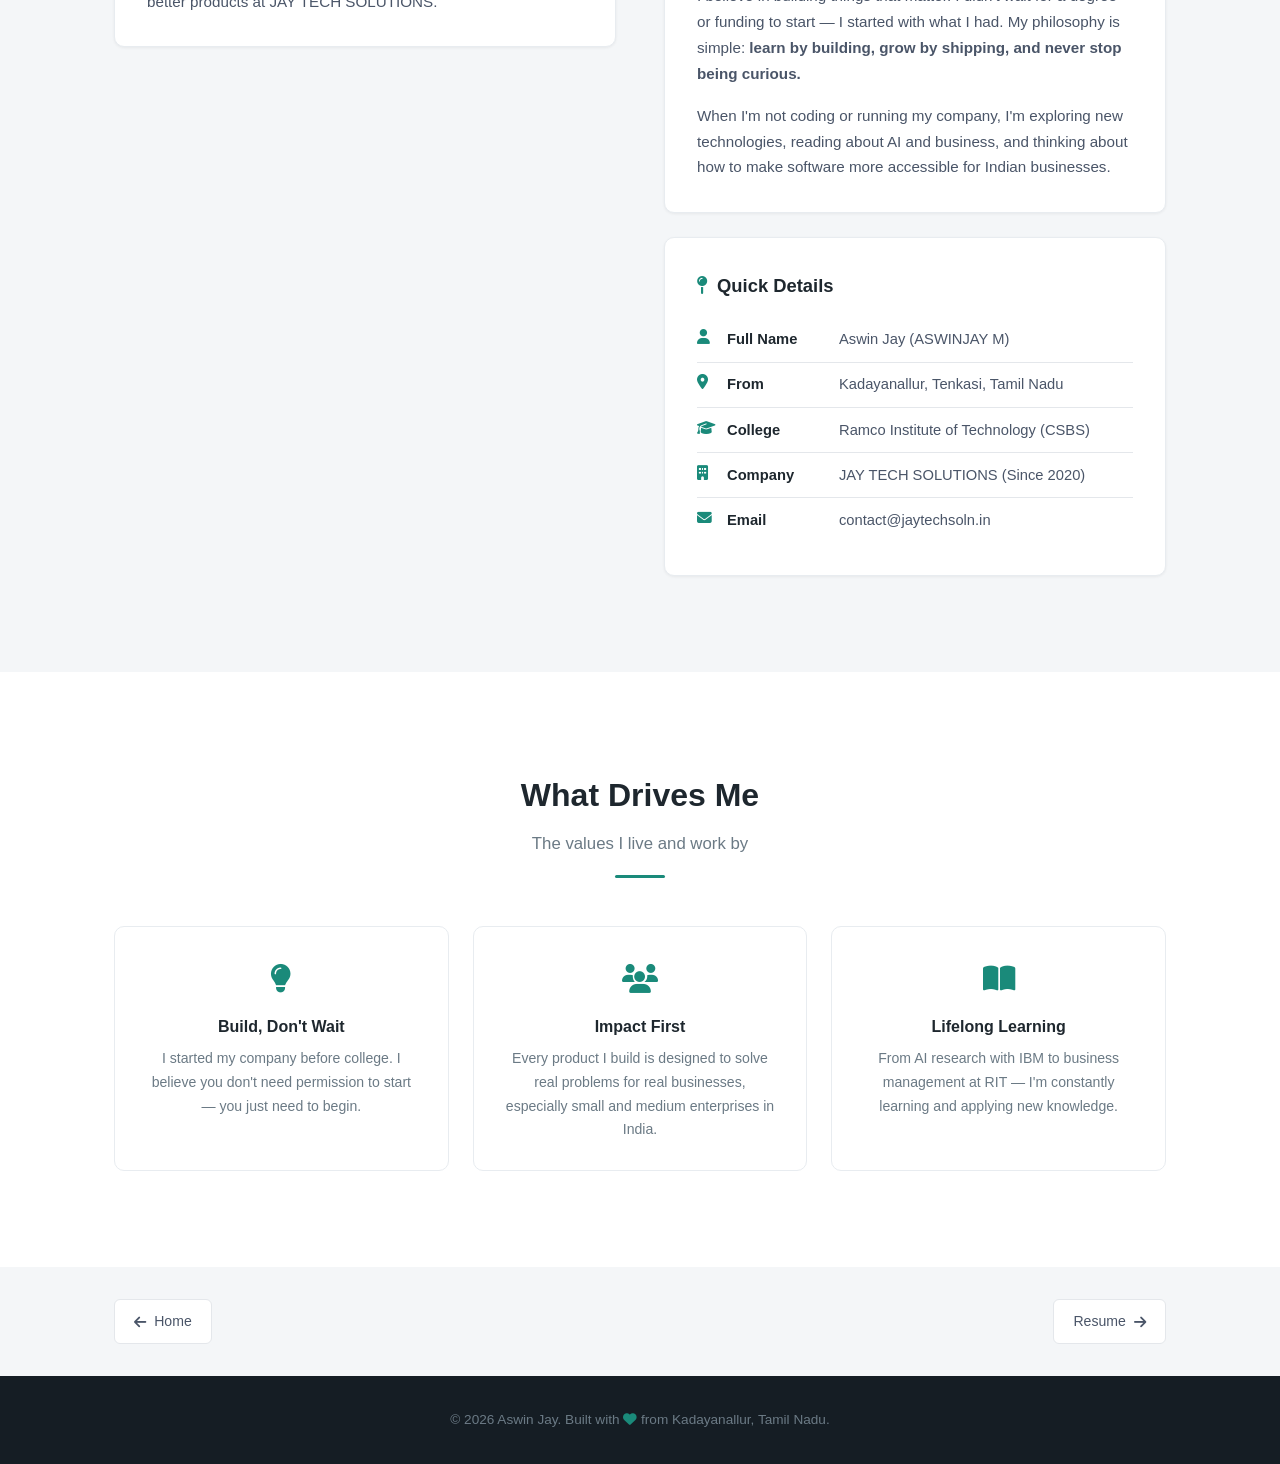
==== commit 40d3045a: "Add Professional English tab with podcast section (video placeholder)" ====
--- a/about.html
+++ b/about.html
@@ -140,6 +140,7 @@
     <li><a href="about.html" class="active">About</a></li>
     <li><a href="resume.html">Resume</a></li>
     <li><a href="projects.html">Projects</a></li>
+    <li><a href="professional-english.html">Professional English</a></li>
     <li><a href="contact.html">Contact</a></li>
     <li><button class="theme-toggle" aria-label="Toggle dark mode"><i class="fas fa-moon"></i></button></li>
   </ul>
